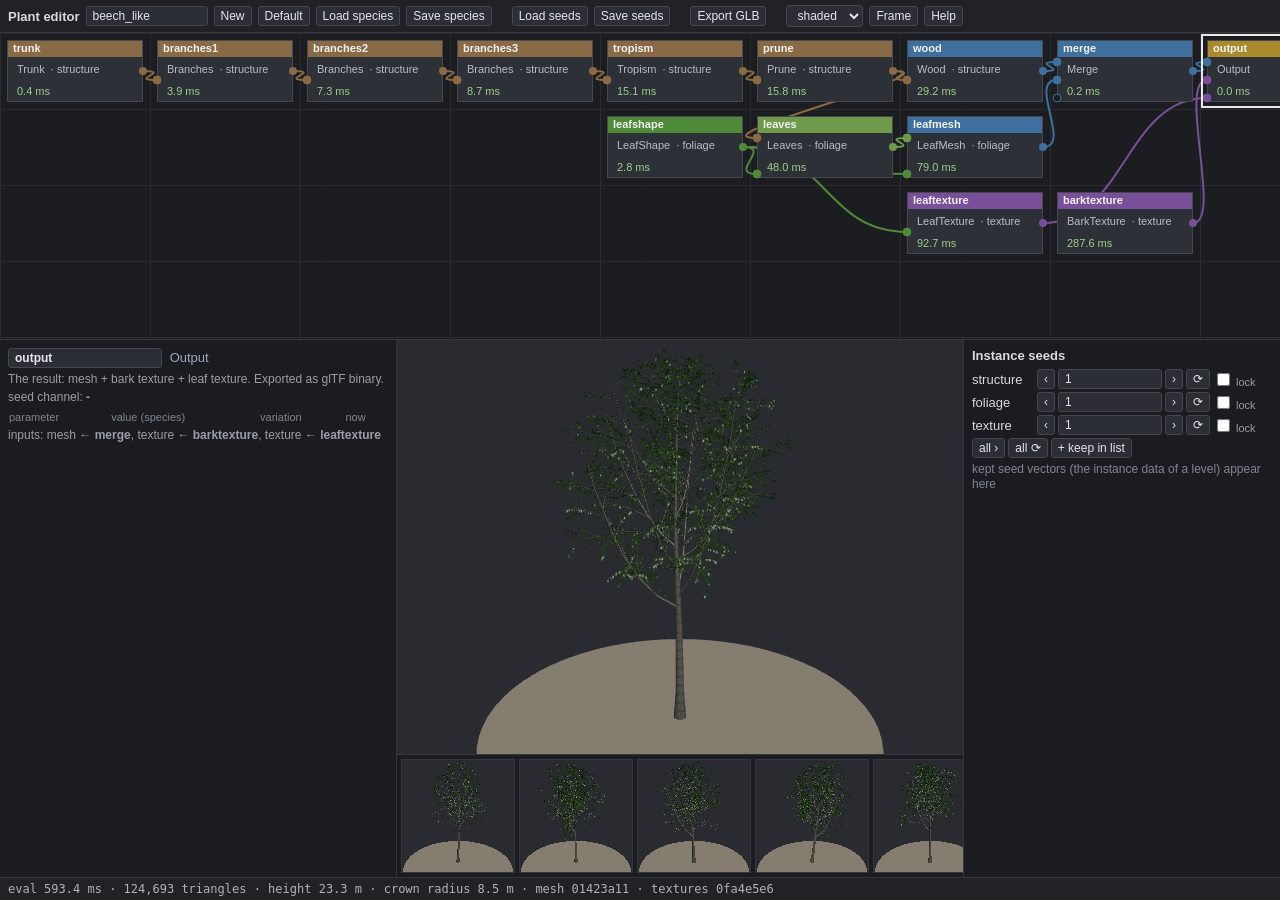
==== tools/plant_editor/index.html @ 0e4ab1a3 "Add browser plant editor (node table, species + seeds, GLB export) tools/plant_editor: plain JS + We" ====
<!doctype html>
<html lang="en">
<head>
<meta charset="utf-8">
<title>Plant editor</title>
<link rel="stylesheet" href="plant_editor.css">
</head>
<body>
<div id="toolbar">
  <b>Plant editor</b>
  <input id="title" title="species name" size="14">
  <button id="btn_new">New</button>
  <button id="btn_default">Default</button>
  <button id="btn_load">Load species</button>
  <button id="btn_save">Save species</button>
  <span class="sep"></span>
  <button id="btn_load_seeds">Load seeds</button>
  <button id="btn_save_seeds">Save seeds</button>
  <span class="sep"></span>
  <button id="btn_glb">Export GLB</button>
  <span class="sep"></span>
  <select id="view_mode" title="view mode"><option value="0">shaded</option><option value="1">albedo</option><option value="2">normals</option></select>
  <button id="btn_frame" title="frame view (F)">Frame</button>
  <button id="btn_help">Help</button>
</div>
<canvas id="graph"></canvas>
<div id="main">
  <div id="inspector"></div>
  <div id="center">
    <canvas id="view"></canvas>
    <div id="variants" title="variants: the species with the next 8 seed combinations"></div>
  </div>
  <div id="side">
    <h3>Instance seeds</h3>
    <div id="seeds"></div>
    <div id="seed_list"></div>
  </div>
</div>
<div id="status"></div>
<div id="help" class="hidden"><pre id="help_text"></pre></div>
<script src="js/rng.js"></script>
<script src="js/vec.js"></script>
<script src="js/plant.js"></script>
<script src="js/texture.js"></script>
<script src="js/ops.js"></script>
<script src="js/graph.js"></script>
<script src="js/species.js"></script>
<script src="js/view.js"></script>
<script src="js/gltf.js"></script>
<script src="js/editor.js"></script>
<script src="js/main.js"></script>
</body>
</html>
---- tools/plant_editor/plant_editor.css ----
html, body { margin: 0; height: 100%; background: #16171a; color: #d8dade; font: 13px sans-serif; overflow: hidden; }
body { display: flex; flex-direction: column; }
button, select, input { background: #2b2e34; color: #e4e6ea; border: 1px solid #44474e; border-radius: 3px; font: 12px sans-serif; padding: 2px 6px; }
button:hover { background: #363a42; }
#toolbar { display: flex; align-items: center; gap: 6px; padding: 5px 8px; background: #202226; border-bottom: 1px solid #33363c; flex: none; }
#toolbar .sep { width: 8px; }
#graph { flex: none; height: 34vh; width: 100%; display: block; outline: none; border-bottom: 1px solid #33363c; }
#graph:focus { box-shadow: inset 0 0 0 1px #4a6f9a; }
#main { flex: 1; display: flex; min-height: 0; }
#inspector { width: 380px; flex: none; overflow-y: auto; padding: 8px; border-right: 1px solid #33363c; background: #1b1c20; }
#center { flex: 1; display: flex; flex-direction: column; min-width: 0; }
#view { flex: 1; width: 100%; min-height: 0; display: block; cursor: grab; }
#variants { flex: none; display: flex; gap: 4px; padding: 4px; background: #1b1c20; border-top: 1px solid #33363c; overflow-x: auto; }
#variants canvas { width: 112px; height: 112px; border: 1px solid #33363c; cursor: pointer; }
#variants canvas:hover { border-color: #ffd860; }
#side { width: 300px; flex: none; padding: 8px; border-left: 1px solid #33363c; background: #1b1c20; overflow-y: auto; }
#side h3 { margin: 0 0 6px; font-size: 13px; }
.seed-row { display: flex; align-items: center; gap: 3px; margin: 3px 0; }
.seed-row label:first-child { width: 62px; }
.seed-row input[type=number] { width: 90px; }
.seed-row .lock { font-size: 11px; color: #9a9ea6; }
.chip { display: inline-block; margin: 2px; padding: 1px 6px; background: #2b2e34; border: 1px solid #44474e; border-radius: 9px; cursor: pointer; font: 11px monospace; }
.chip:hover { border-color: #ffd860; }
#status { flex: none; padding: 4px 8px; background: #202226; border-top: 1px solid #33363c; font: 12px monospace; color: #aeb2ba; white-space: nowrap; overflow: hidden; }
.hint { color: #7f8590; font-size: 12px; }
.insp-head .name { width: 140px; font-weight: bold; }
.insp-head .op { color: #9ab; margin-left: 4px; }
.desc { color: #9a9ea6; font-size: 12px; margin: 4px 0; }
.err { color: #e0705c; margin: 4px 0; }
table.params { border-collapse: collapse; width: 100%; margin-top: 6px; }
table.params th { text-align: left; font-weight: normal; color: #7f8590; font-size: 11px; }
table.params td { padding: 1px 2px; white-space: nowrap; }
table.params tr.sel td { background: #3a3420; }
table.params input[type=range] { width: 100px; vertical-align: middle; }
table.params input.num { width: 58px; }
table.params td.now { color: #9ad08a; font: 11px monospace; }
#help { position: fixed; left: 40px; right: 40px; top: 50px; bottom: 40px; background: #1d1f23; border: 1px solid #4a4e56; overflow: auto; padding: 10px; z-index: 10; }
#help pre { font: 12px monospace; margin: 0; }
.hidden { display: none; }
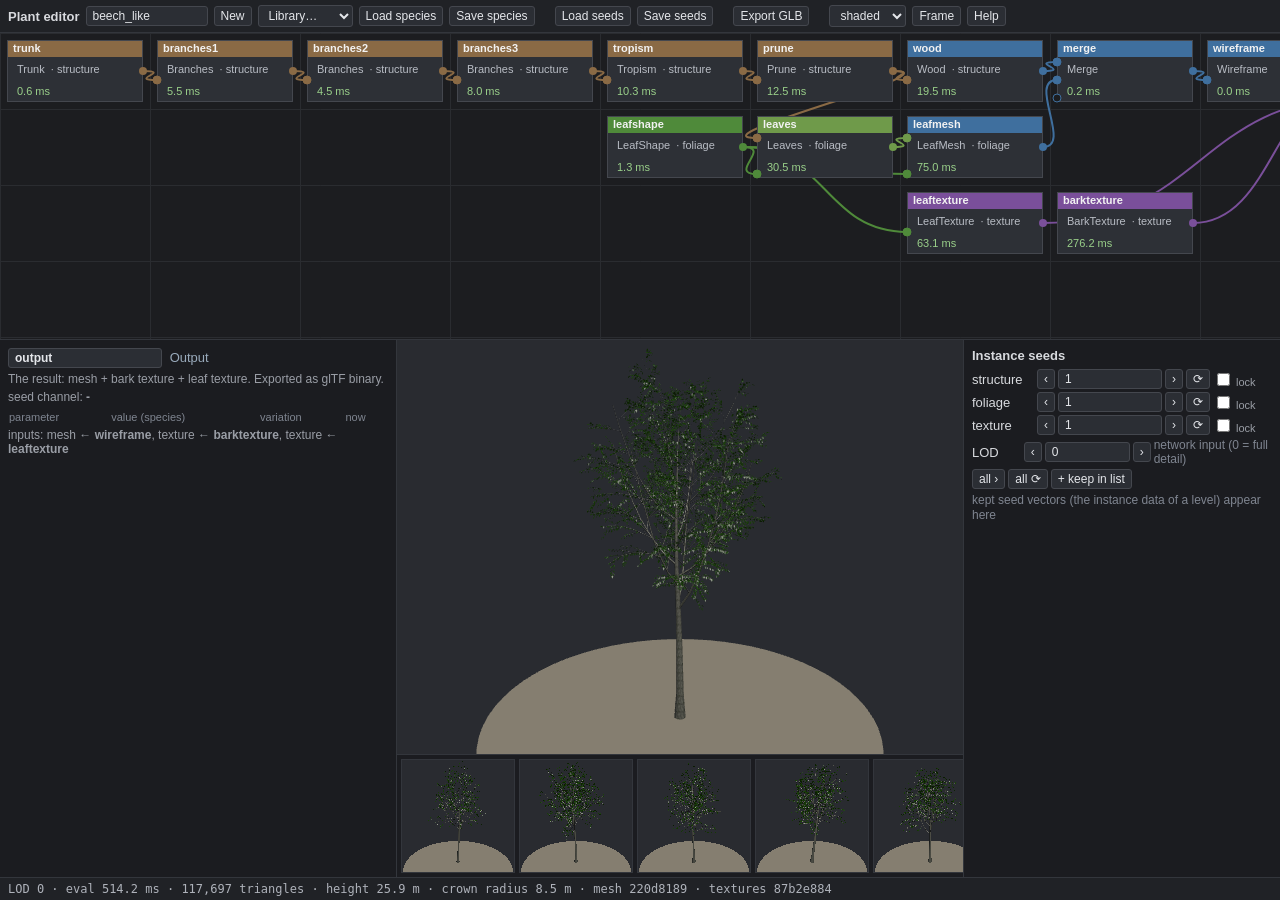
==== commit b2d42f4b: "Plant editor: species library, conifer organs, LOD input, Wireframe node - Library (toolbar): beech_" ====
--- a/tools/plant_editor/index.html
+++ b/tools/plant_editor/index.html
@@ -10,7 +10,7 @@
   <b>Plant editor</b>
   <input id="title" title="species name" size="14">
   <button id="btn_new">New</button>
-  <button id="btn_default">Default</button>
+  <select id="library" title="built-in species"><option value="">Library…</option></select>
   <button id="btn_load">Load species</button>
   <button id="btn_save">Save species</button>
   <span class="sep"></span>
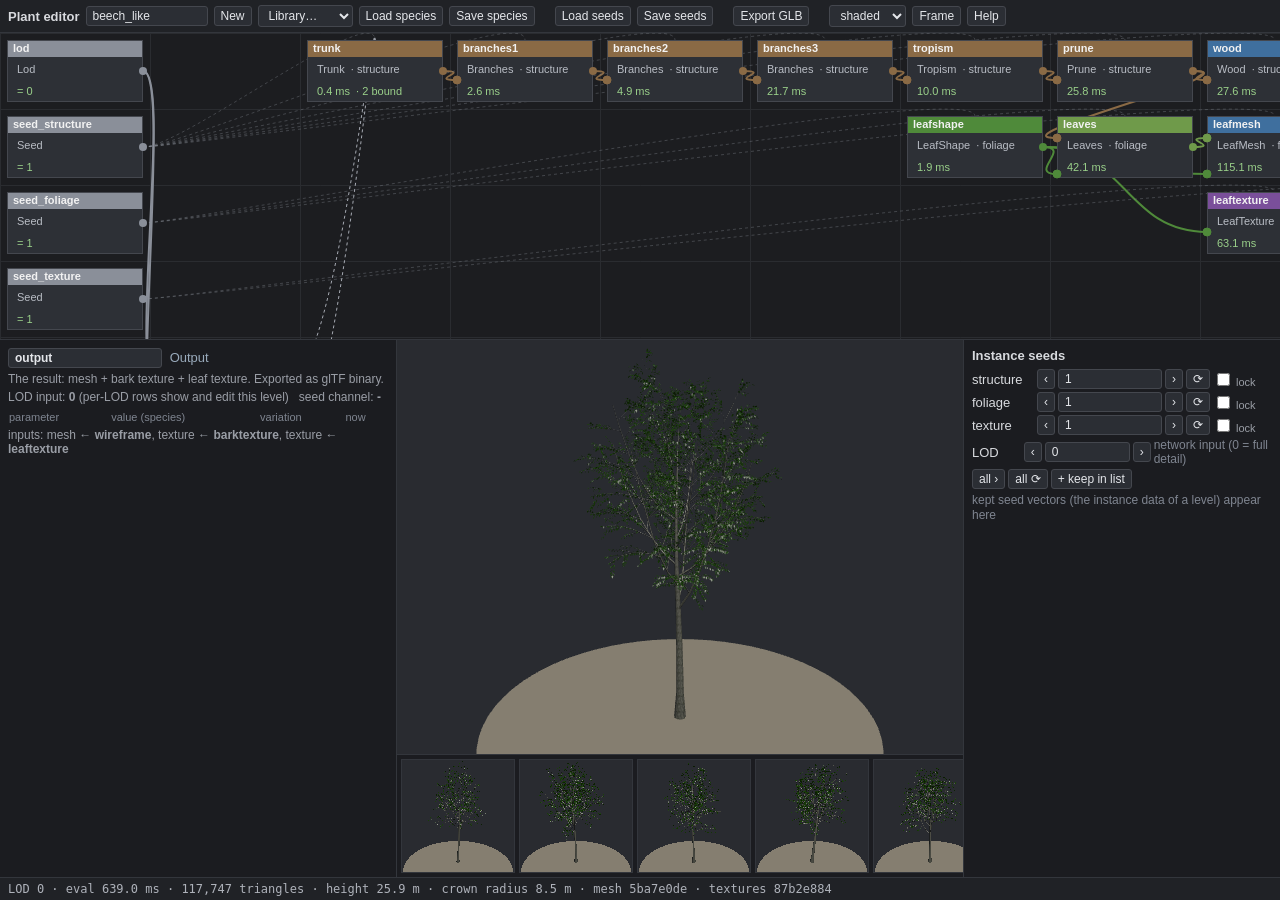
==== commit d832f944: "Plant editor: value nodes, parameter bindings, explicit seeds - Value nodes: Lod (LOD input), Seed (" ====
--- a/tools/plant_editor/index.html
+++ b/tools/plant_editor/index.html
@@ -42,6 +42,7 @@
 <script src="js/vec.js"></script>
 <script src="js/plant.js"></script>
 <script src="js/texture.js"></script>
+<script src="js/expr.js"></script>
 <script src="js/ops.js"></script>
 <script src="js/graph.js"></script>
 <script src="js/species.js"></script>
--- a/tools/plant_editor/plant_editor.css
+++ b/tools/plant_editor/plant_editor.css
@@ -37,3 +37,8 @@
 #help { position: fixed; left: 40px; right: 40px; top: 50px; bottom: 40px; background: #1d1f23; border: 1px solid #4a4e56; overflow: auto; padding: 10px; z-index: 10; }
 #help pre { font: 12px monospace; margin: 0; }
 .hidden { display: none; }
+.lodbtn { font-size: 10px; padding: 0 3px; margin-left: 3px; color: #8a8e96; }
+.lodbtn.on { color: #1c1d20; background: #ffd860; }
+.lods { font: 10px monospace; color: #9a9ea6; margin-left: 4px; }
+.lods b { color: #ffd860; }
+table.params input.text { width: 230px; font-family: monospace; }
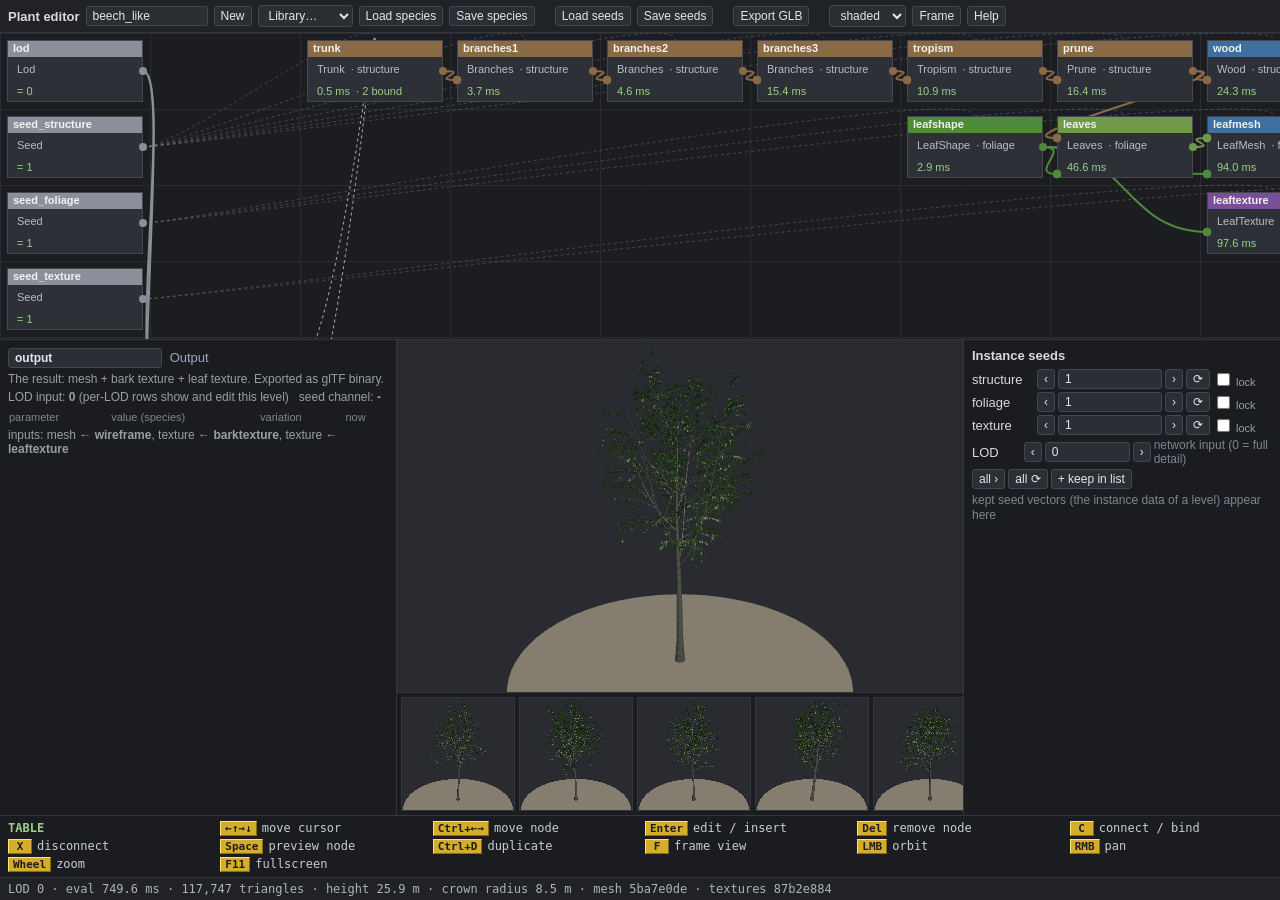
==== commit 1b318a42: "﻿Plant editor: key bar along the bottom Embossed key caps on a grid of equal slots, as in the terrai" ====
--- a/tools/plant_editor/index.html
+++ b/tools/plant_editor/index.html
@@ -36,6 +36,7 @@
     <div id="seed_list"></div>
   </div>
 </div>
+<div id="keybar"></div>
 <div id="status"></div>
 <div id="help" class="hidden"><pre id="help_text"></pre></div>
 <script src="js/rng.js"></script>
--- a/tools/plant_editor/plant_editor.css
+++ b/tools/plant_editor/plant_editor.css
@@ -21,6 +21,12 @@
 .seed-row .lock { font-size: 11px; color: #9a9ea6; }
 .chip { display: inline-block; margin: 2px; padding: 1px 6px; background: #2b2e34; border: 1px solid #44474e; border-radius: 9px; cursor: pointer; font: 11px monospace; }
 .chip:hover { border-color: #ffd860; }
+#keybar { flex: none; display: grid; grid-template-columns: repeat(auto-fill, minmax(190px, 1fr)); gap: 3px 10px; padding: 5px 8px;
+          background: #1b1c20; border-top: 1px solid #33363c; font: 12px monospace; color: #c8ccd4; }
+#keybar .slot { white-space: nowrap; overflow: hidden; text-overflow: ellipsis; }
+#keybar .mode { color: #9ad08a; font-weight: bold; }
+#keybar kbd { display: inline-block; min-width: 14px; padding: 0 4px; margin-right: 5px; text-align: center; font: bold 11px monospace;
+              color: #1c1d20; background: #d4ad2a; border: 1px solid; border-color: #ffe27a #8a6d10 #8a6d10 #ffe27a; }
 #status { flex: none; padding: 4px 8px; background: #202226; border-top: 1px solid #33363c; font: 12px monospace; color: #aeb2ba; white-space: nowrap; overflow: hidden; }
 .hint { color: #7f8590; font-size: 12px; }
 .insp-head .name { width: 140px; font-weight: bold; }
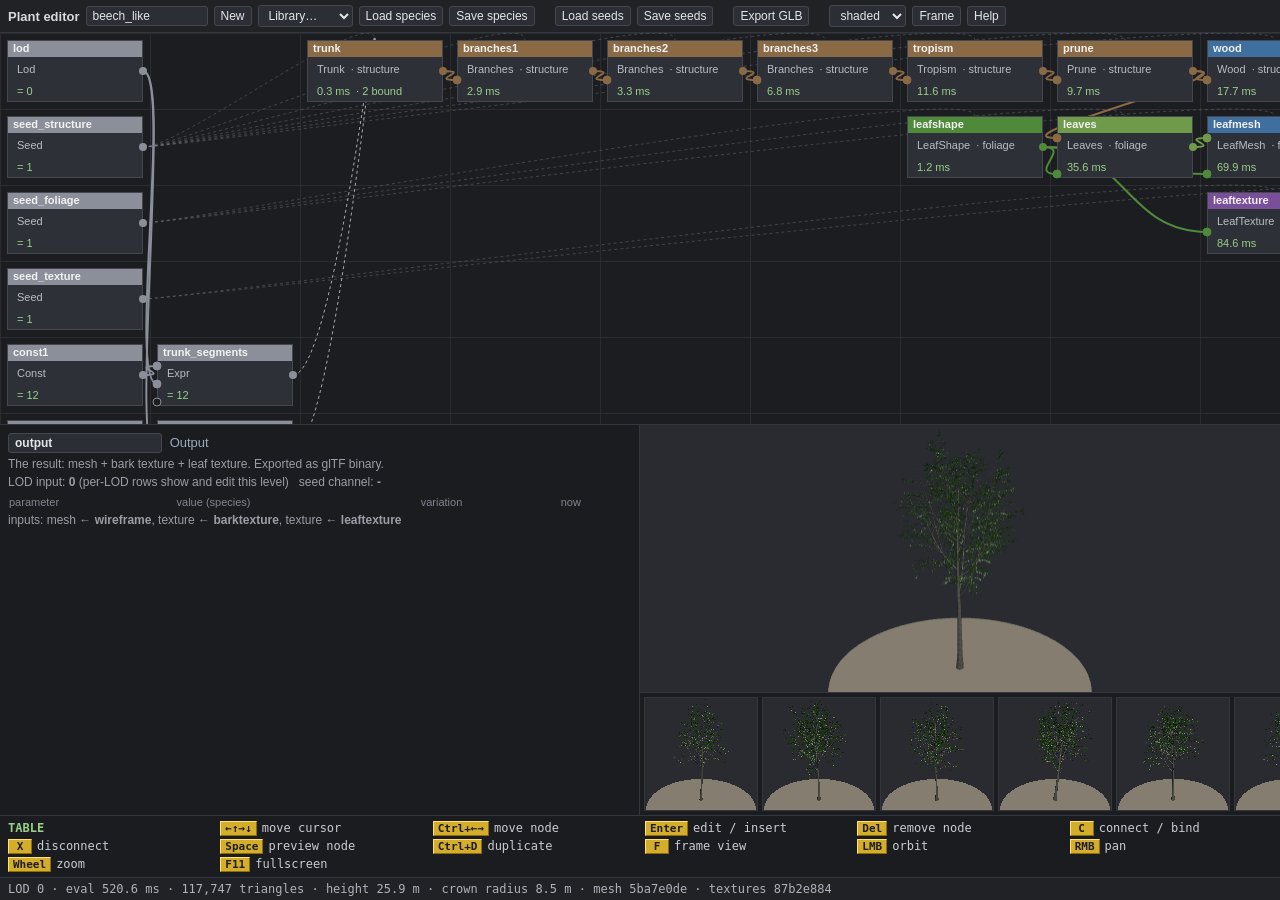
==== commit ad75c4ce: "Plant editor: preview bottom right, node panel bottom left - Layout: node table top half; selected n" ====
--- a/tools/plant_editor/index.html
+++ b/tools/plant_editor/index.html
@@ -30,11 +30,6 @@
     <canvas id="view"></canvas>
     <div id="variants" title="variants: the species with the next 8 seed combinations"></div>
   </div>
-  <div id="side">
-    <h3>Instance seeds</h3>
-    <div id="seeds"></div>
-    <div id="seed_list"></div>
-  </div>
 </div>
 <div id="keybar"></div>
 <div id="status"></div>
--- a/tools/plant_editor/plant_editor.css
+++ b/tools/plant_editor/plant_editor.css
@@ -4,10 +4,10 @@
 button:hover { background: #363a42; }
 #toolbar { display: flex; align-items: center; gap: 6px; padding: 5px 8px; background: #202226; border-bottom: 1px solid #33363c; flex: none; }
 #toolbar .sep { width: 8px; }
-#graph { flex: none; height: 34vh; width: 100%; display: block; outline: none; border-bottom: 1px solid #33363c; }
+#graph { flex: 1 1 0; min-height: 0; width: 100%; display: block; outline: none; border-bottom: 1px solid #33363c; }
 #graph:focus { box-shadow: inset 0 0 0 1px #4a6f9a; }
-#main { flex: 1; display: flex; min-height: 0; }
-#inspector { width: 380px; flex: none; overflow-y: auto; padding: 8px; border-right: 1px solid #33363c; background: #1b1c20; }
+#main { flex: 1 1 0; display: flex; min-height: 0; }
+#inspector { width: 50%; flex: none; box-sizing: border-box; overflow-y: auto; padding: 8px; border-right: 1px solid #33363c; background: #1b1c20; }
 #center { flex: 1; display: flex; flex-direction: column; min-width: 0; }
 #view { flex: 1; width: 100%; min-height: 0; display: block; cursor: grab; }
 #variants { flex: none; display: flex; gap: 4px; padding: 4px; background: #1b1c20; border-top: 1px solid #33363c; overflow-x: auto; }
@@ -43,8 +43,9 @@
 #help { position: fixed; left: 40px; right: 40px; top: 50px; bottom: 40px; background: #1d1f23; border: 1px solid #4a4e56; overflow: auto; padding: 10px; z-index: 10; }
 #help pre { font: 12px monospace; margin: 0; }
 .hidden { display: none; }
-.lodbtn { font-size: 10px; padding: 0 3px; margin-left: 3px; color: #8a8e96; }
-.lodbtn.on { color: #1c1d20; background: #ffd860; }
-.lods { font: 10px monospace; color: #9a9ea6; margin-left: 4px; }
-.lods b { color: #ffd860; }
+.perlod { font-size: 11px; color: #9a9ea6; margin-left: 6px; }
+.lodvals input { width: 46px; margin-left: 2px; }
+.lodvals input.cur { border-color: #ffd860; }
+.lodvals span { font-size: 10px; color: #7f8590; margin-left: 4px; }
+.instance { margin-top: 10px; padding-top: 6px; border-top: 1px solid #33363c; }
 table.params input.text { width: 230px; font-family: monospace; }
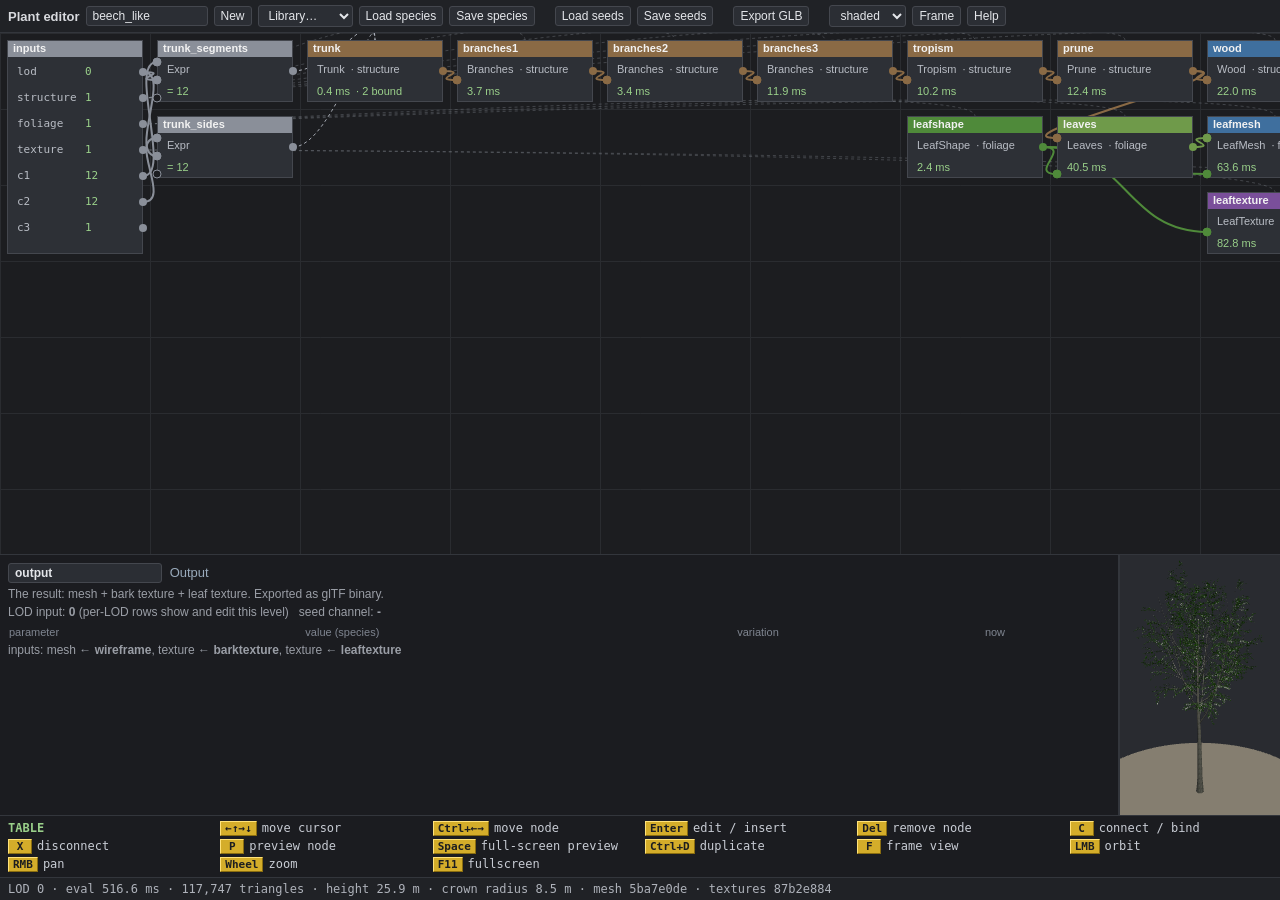
==== commit e37188ec: "Plant editor: one Inputs node, small preview with full-screen toggle - Inputs node: lod, the three s" ====
--- a/tools/plant_editor/index.html
+++ b/tools/plant_editor/index.html
@@ -28,7 +28,6 @@
   <div id="inspector"></div>
   <div id="center">
     <canvas id="view"></canvas>
-    <div id="variants" title="variants: the species with the next 8 seed combinations"></div>
   </div>
 </div>
 <div id="keybar"></div>
--- a/tools/plant_editor/plant_editor.css
+++ b/tools/plant_editor/plant_editor.css
@@ -4,11 +4,14 @@
 button:hover { background: #363a42; }
 #toolbar { display: flex; align-items: center; gap: 6px; padding: 5px 8px; background: #202226; border-bottom: 1px solid #33363c; flex: none; }
 #toolbar .sep { width: 8px; }
-#graph { flex: 1 1 0; min-height: 0; width: 100%; display: block; outline: none; border-bottom: 1px solid #33363c; }
+#graph { flex: 2 1 0; min-height: 0; width: 100%; display: block; outline: none; border-bottom: 1px solid #33363c; }
 #graph:focus { box-shadow: inset 0 0 0 1px #4a6f9a; }
 #main { flex: 1 1 0; display: flex; min-height: 0; }
-#inspector { width: 50%; flex: none; box-sizing: border-box; overflow-y: auto; padding: 8px; border-right: 1px solid #33363c; background: #1b1c20; }
-#center { flex: 1; display: flex; flex-direction: column; min-width: 0; }
+#inspector { flex: 1; min-width: 0; box-sizing: border-box; overflow-y: auto; padding: 8px; border-right: 1px solid #33363c; background: #1b1c20; }
+#center { width: 12.5%; flex: none; display: flex; flex-direction: column; min-width: 0; border-left: 1px solid #33363c; }
+/* Space: the preview takes the whole window above the key bar. */
+body.fullview #graph, body.fullview #inspector { display: none; }
+body.fullview #center { flex: 1; width: auto; border: none; }
 #view { flex: 1; width: 100%; min-height: 0; display: block; cursor: grab; }
 #variants { flex: none; display: flex; gap: 4px; padding: 4px; background: #1b1c20; border-top: 1px solid #33363c; overflow-x: auto; }
 #variants canvas { width: 112px; height: 112px; border: 1px solid #33363c; cursor: pointer; }
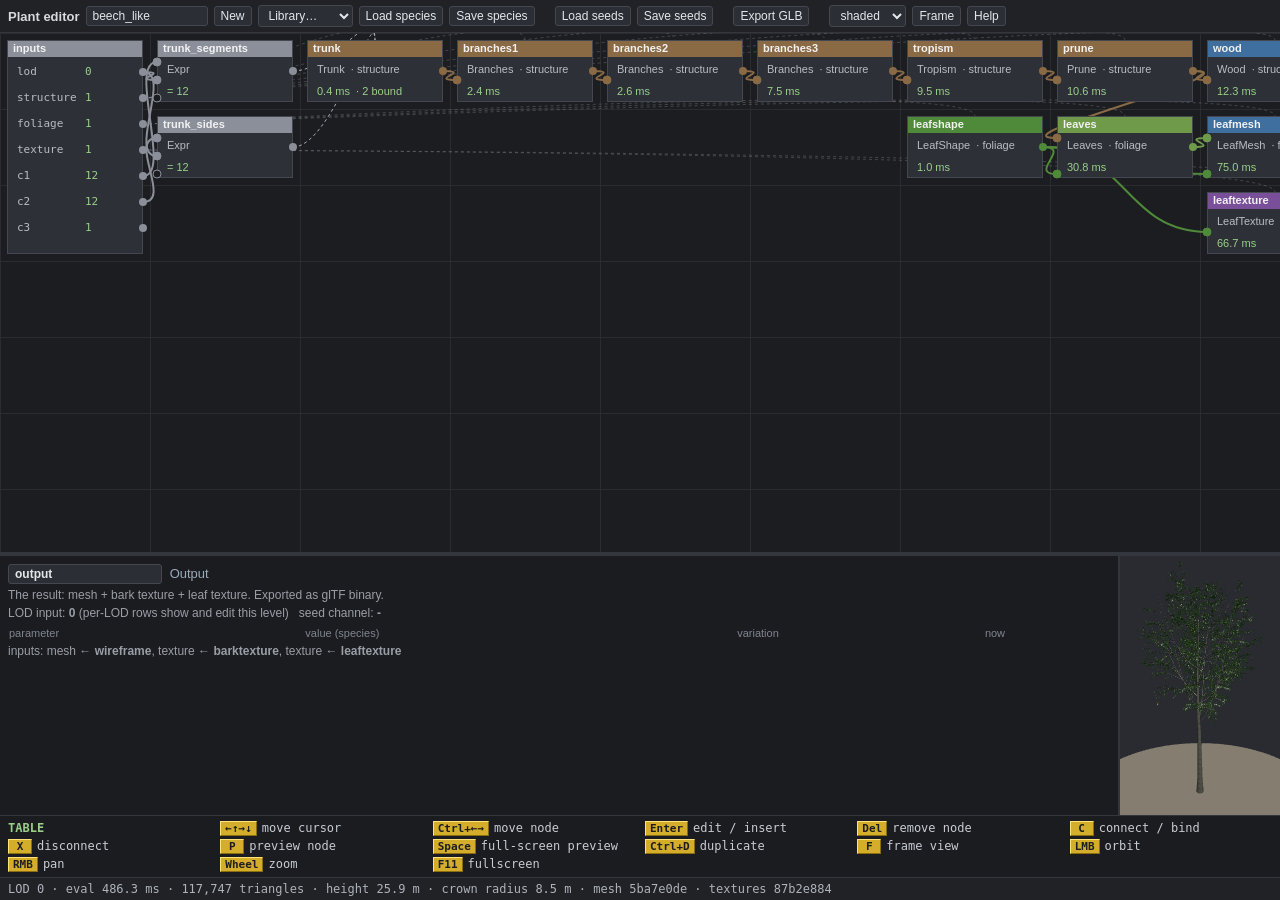
==== commit 7ed3e6b5: "Plant editor: draggable border between table and bottom part Thick blue on hover, LMB drag sets the " ====
--- a/tools/plant_editor/index.html
+++ b/tools/plant_editor/index.html
@@ -24,6 +24,7 @@
   <button id="btn_help">Help</button>
 </div>
 <canvas id="graph"></canvas>
+<div id="splitter" title="drag to resize"></div>
 <div id="main">
   <div id="inspector"></div>
   <div id="center">
--- a/tools/plant_editor/plant_editor.css
+++ b/tools/plant_editor/plant_editor.css
@@ -4,8 +4,12 @@
 button:hover { background: #363a42; }
 #toolbar { display: flex; align-items: center; gap: 6px; padding: 5px 8px; background: #202226; border-bottom: 1px solid #33363c; flex: none; }
 #toolbar .sep { width: 8px; }
-#graph { flex: 2 1 0; min-height: 0; width: 100%; display: block; outline: none; border-bottom: 1px solid #33363c; }
+#graph { flex: 2 1 0; min-height: 60px; width: 100%; display: block; outline: none; border-bottom: 1px solid #33363c; }
 #graph:focus { box-shadow: inset 0 0 0 1px #4a6f9a; }
+/* Border between table and bottom part: thick blue on hover, drag with the left mouse button. */
+#splitter { flex: none; height: 3px; background: #33363c; cursor: row-resize; }
+#splitter:hover, #splitter.drag { height: 7px; margin: -2px 0; background: #3d84e6; position: relative; z-index: 3; }
+body.fullview #splitter { display: none; }
 #main { flex: 1 1 0; display: flex; min-height: 0; }
 #inspector { flex: 1; min-width: 0; box-sizing: border-box; overflow-y: auto; padding: 8px; border-right: 1px solid #33363c; background: #1b1c20; }
 #center { width: 12.5%; flex: none; display: flex; flex-direction: column; min-width: 0; border-left: 1px solid #33363c; }
